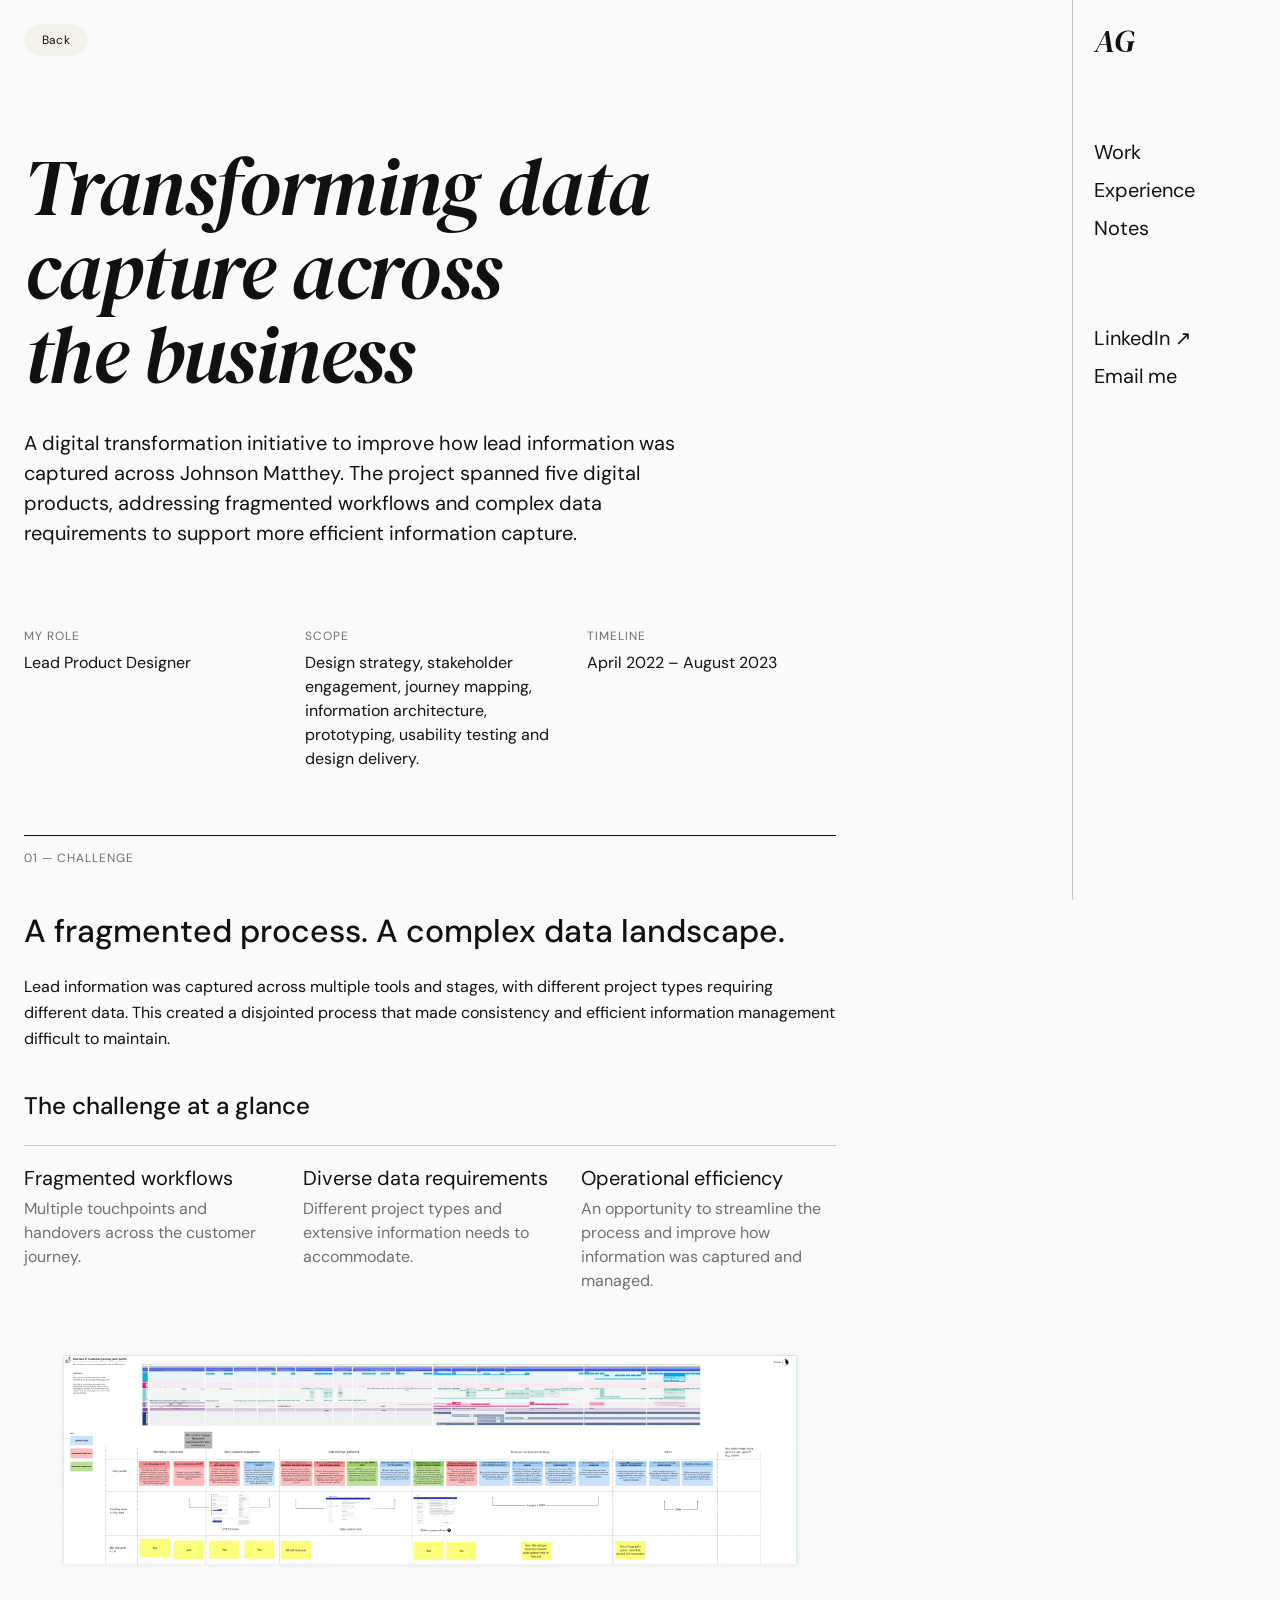
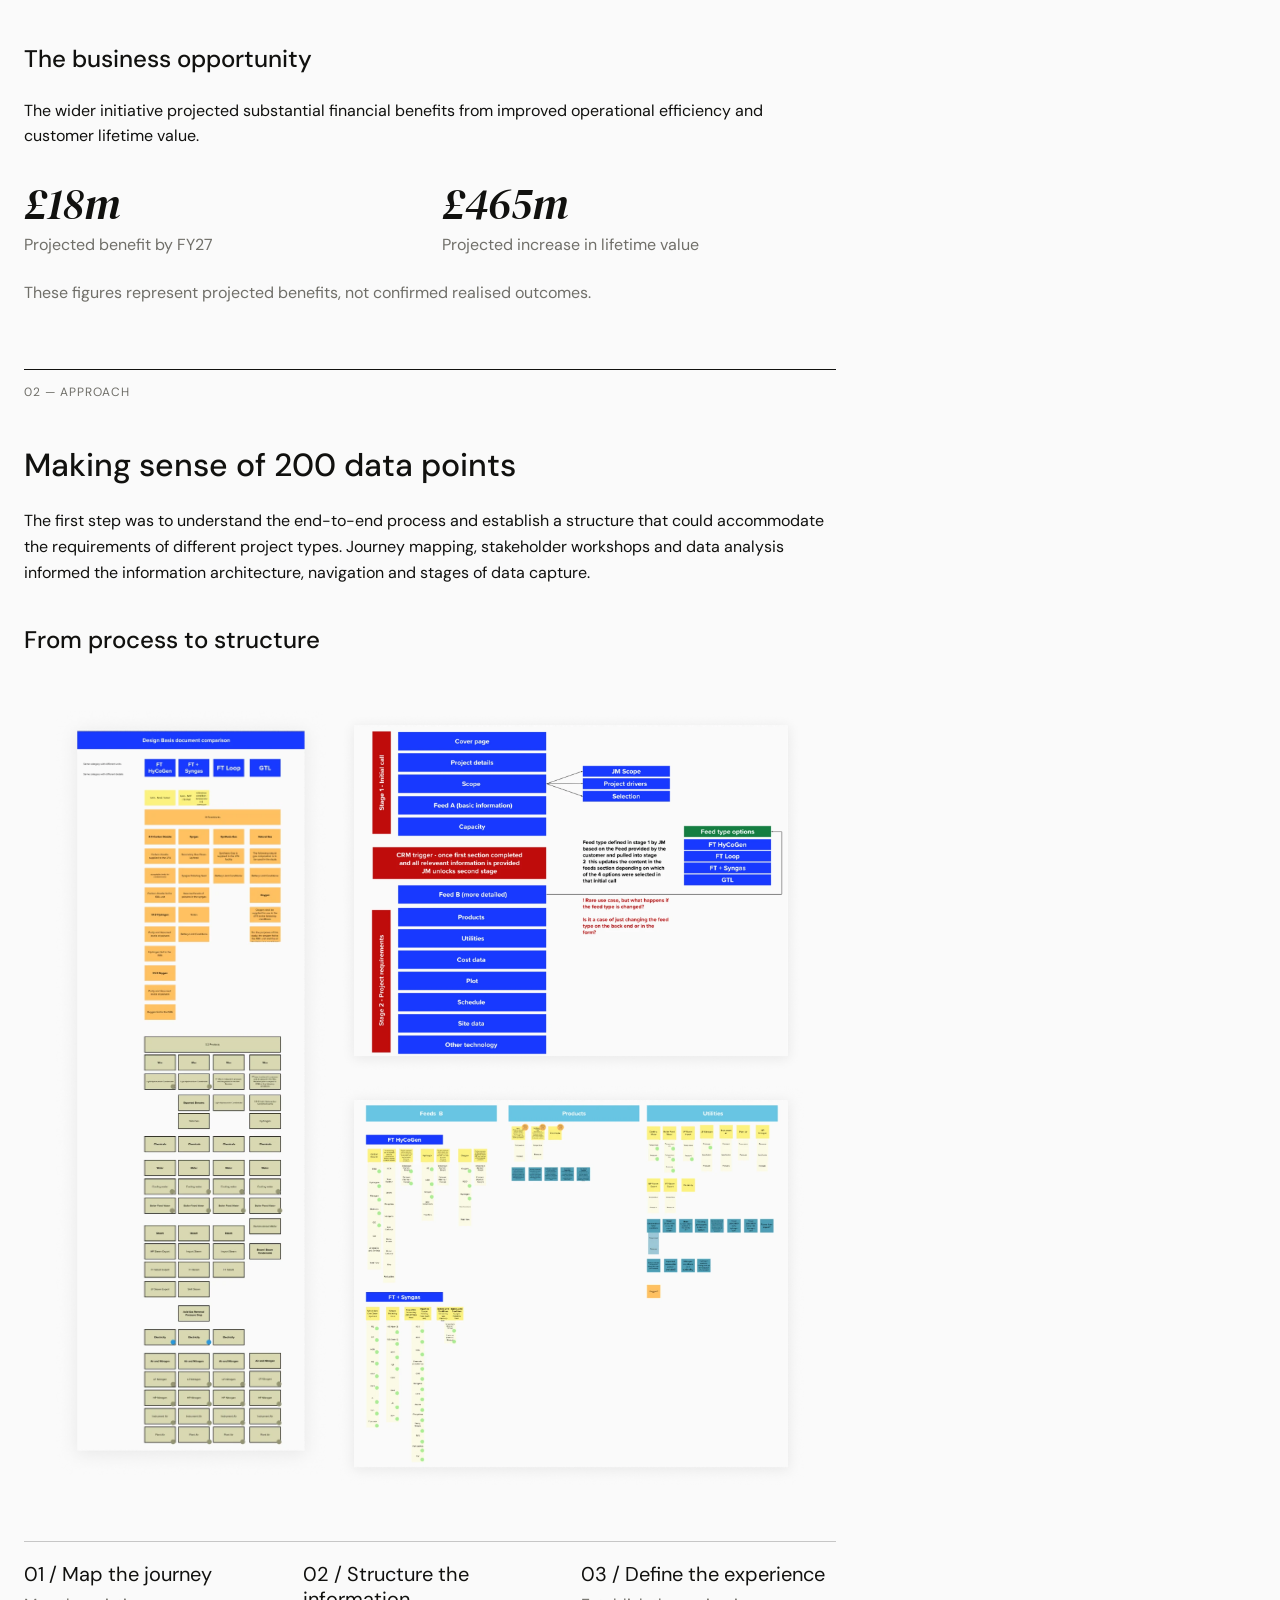
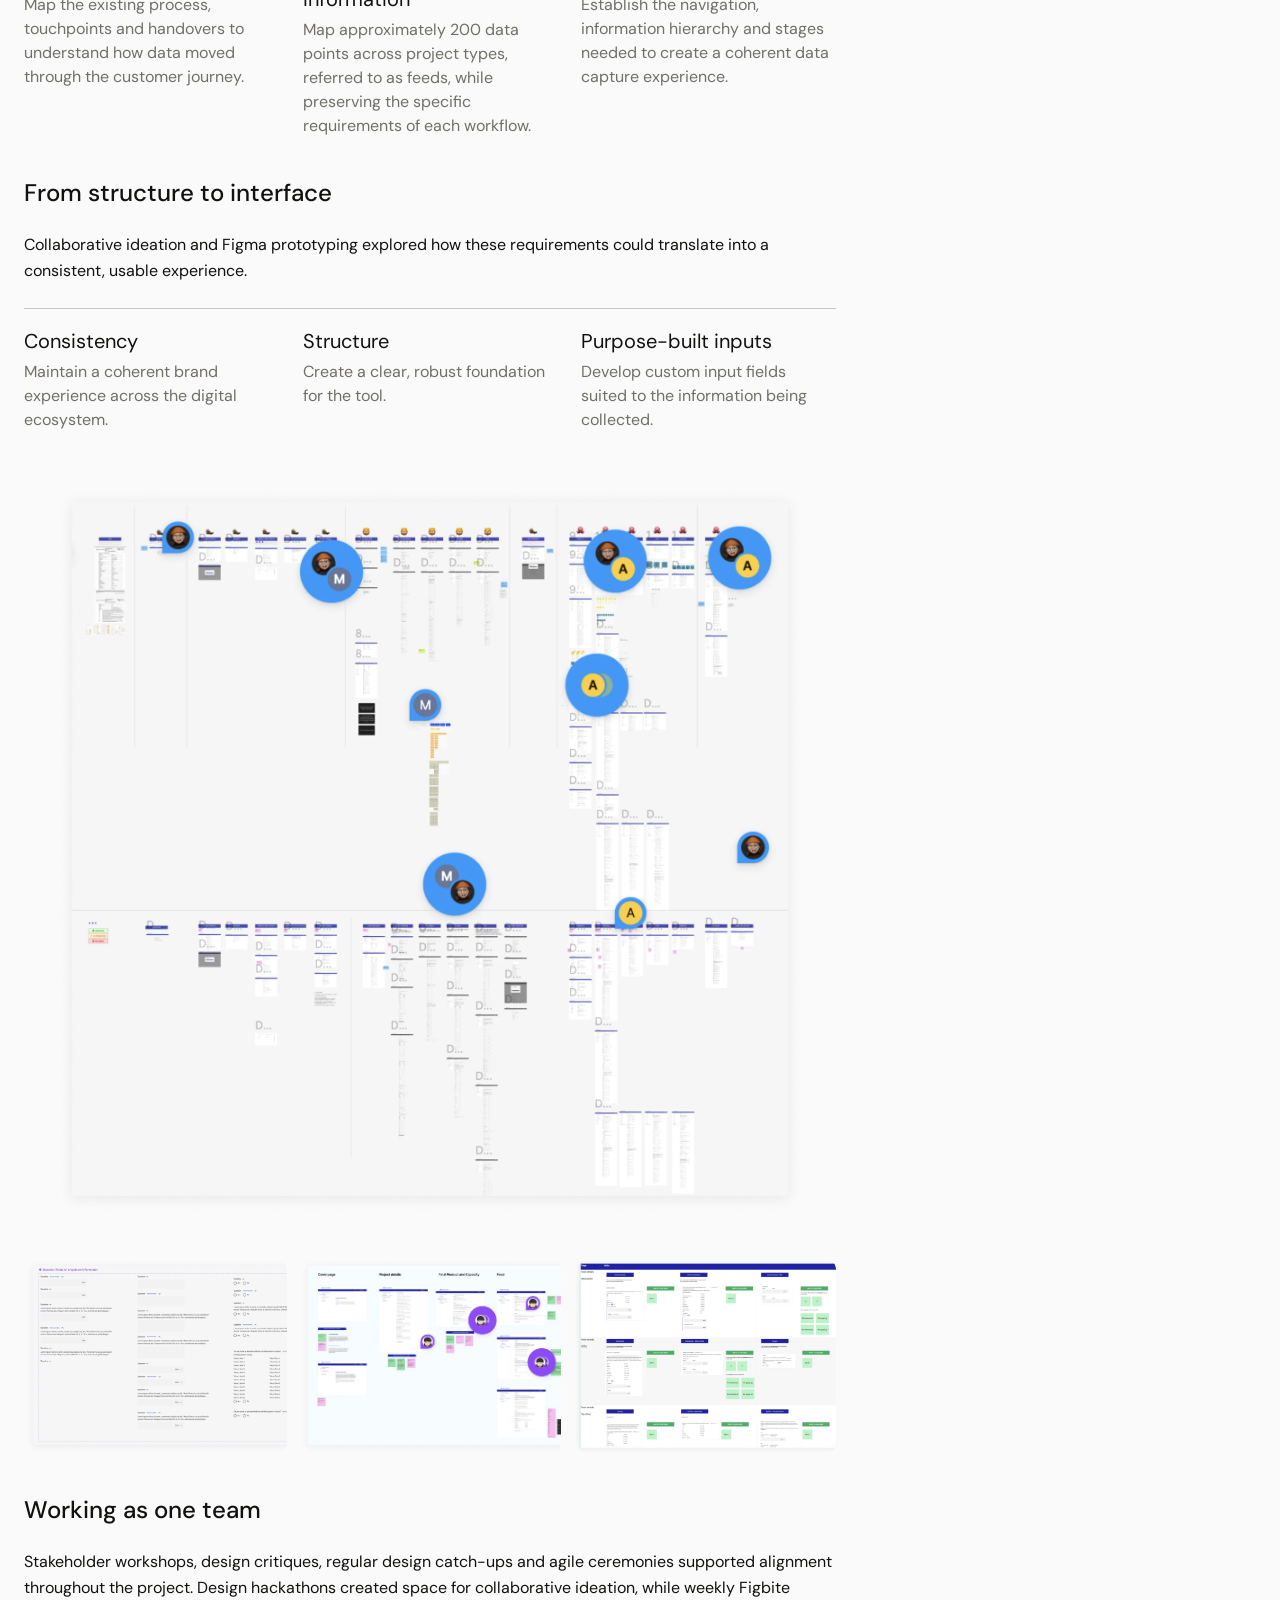
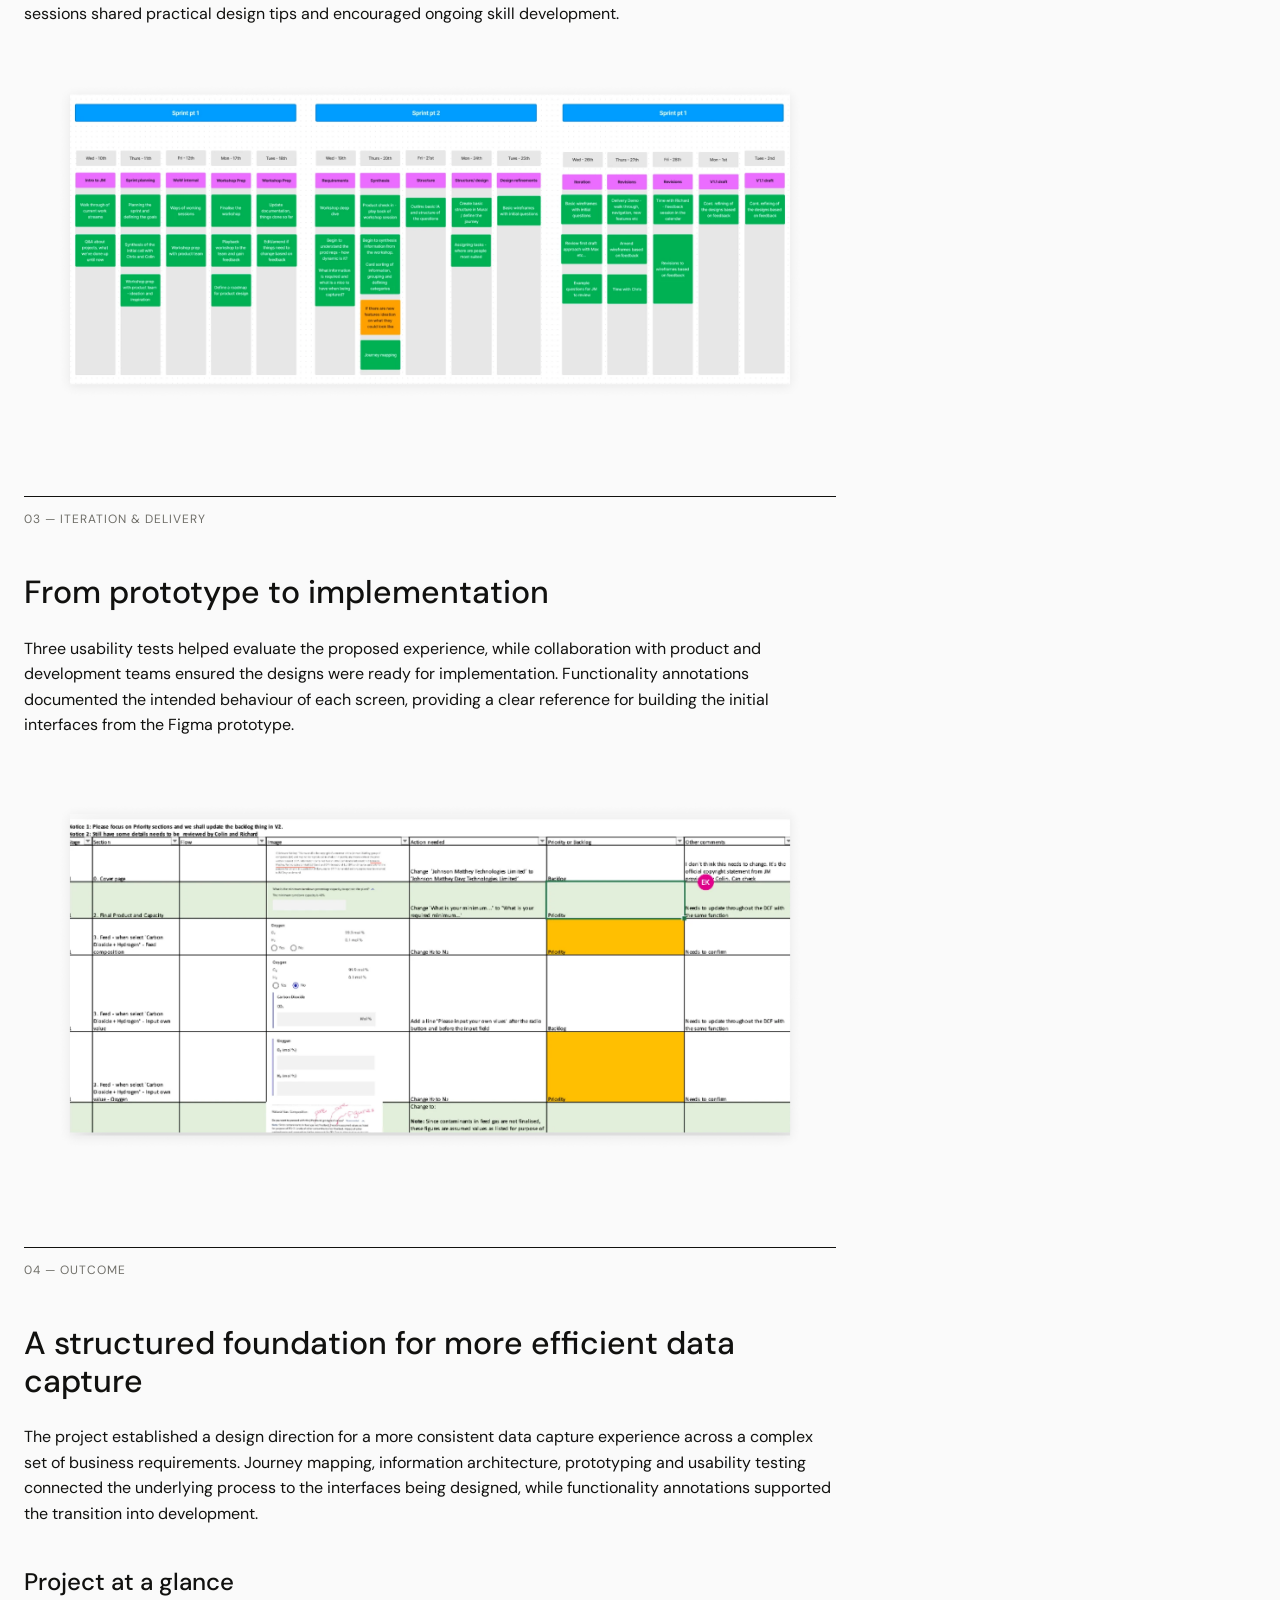
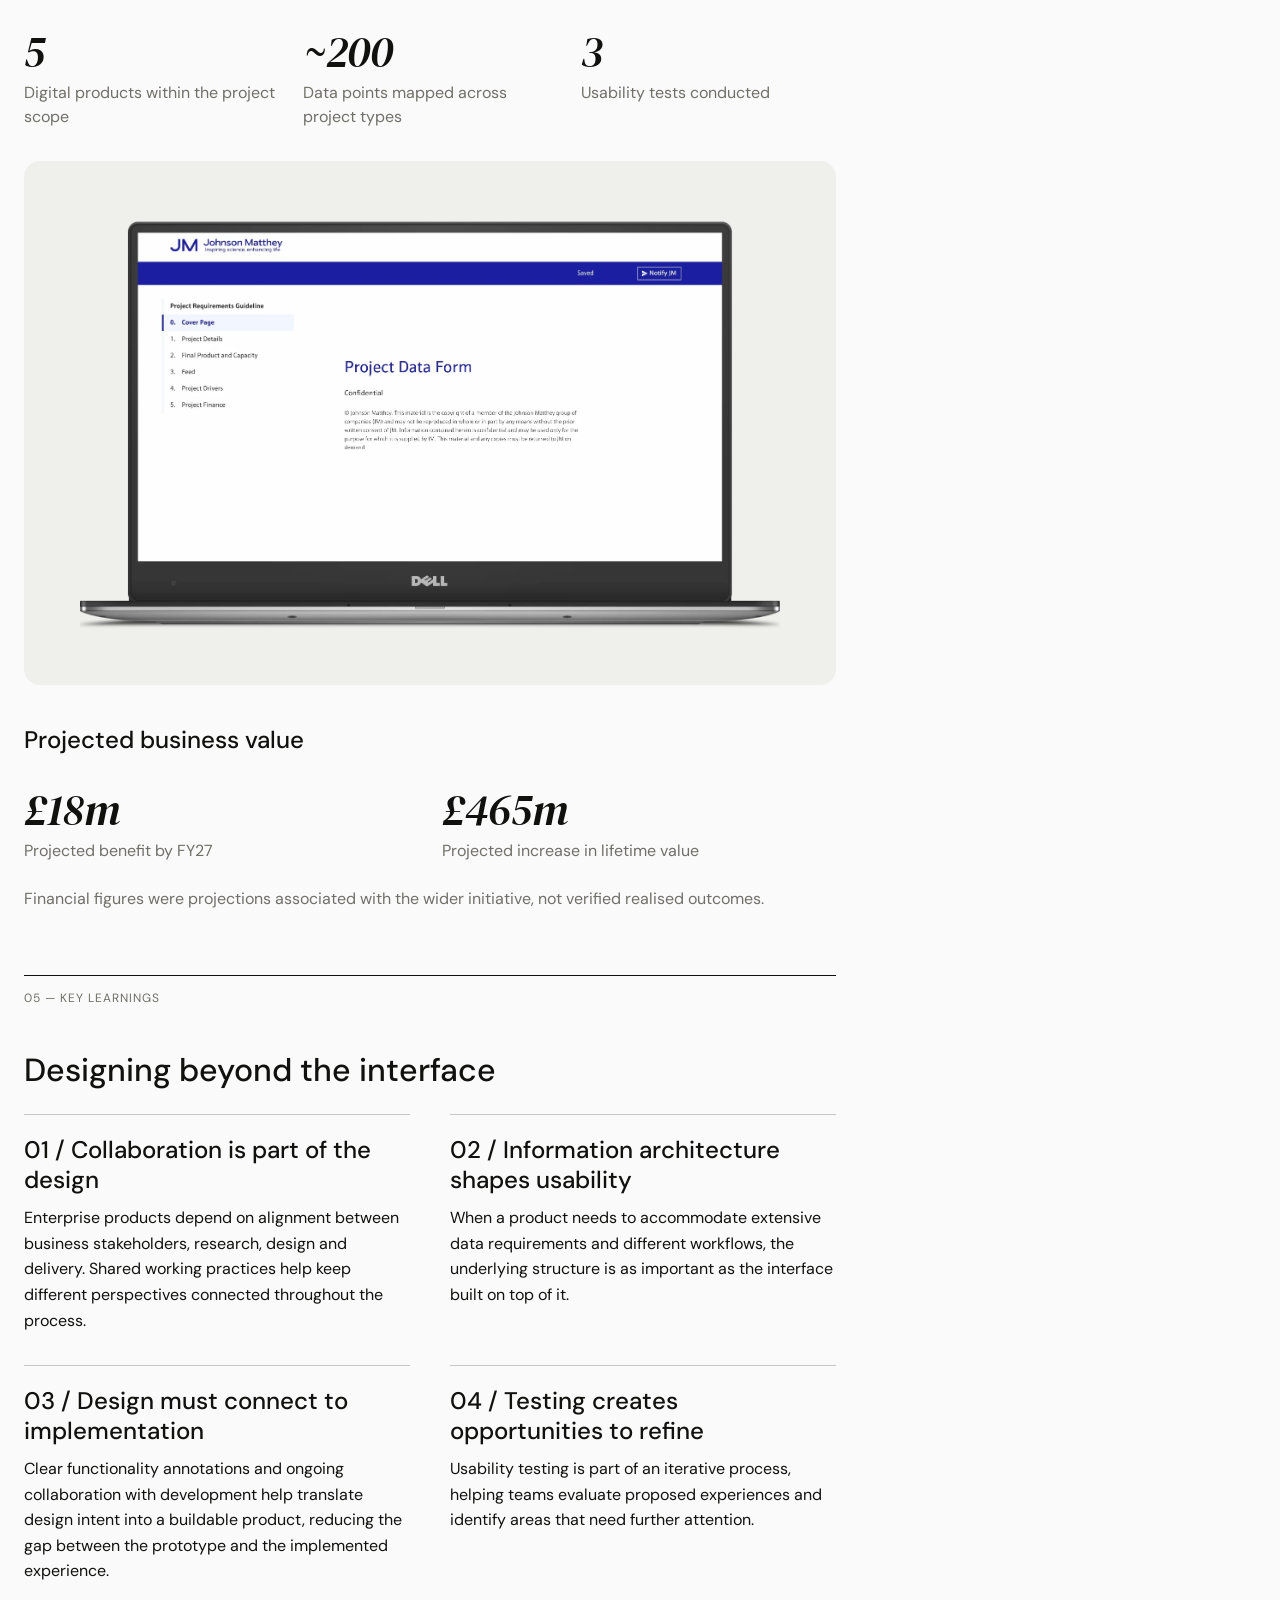
==== case-study-data-capture.html @ 07504465 "Add files via upload" ====
<!doctype html>
<html lang="en">
<head>
<meta charset="utf-8">
<meta name="viewport" content="width=device-width, initial-scale=1">
<title>Transforming data capture across the business · Case Study</title>
<link rel="stylesheet" href="assets/fonts/fonts.css">
<style>
body{margin:0;background:#fafafa}
a{color:#11110f;text-decoration:none}a:hover{color:#706f69}
.site{--ink:#11110f;--muted:#706f69;--line:rgba(17,17,15,.22);--bg:#fafafa;--pill:#f4f1e9;--pill-dark:#2a2a28;--green:#20a75a;--panel:#efefec;background:var(--bg);color:var(--ink);font-family:'DM Sans',system-ui,sans-serif;font-variation-settings:"opsz" 14;font-weight:400;-webkit-font-smoothing:antialiased}
.serif{font-family:'DM Serif Display',Georgia,serif;font-weight:400;font-style:italic}
.sans{font-family:'DM Sans',system-ui,sans-serif;font-variation-settings:"opsz" 14;font-weight:400;font-style:normal}
.eyebrow{margin:0;font-size:12px;line-height:17.28px;letter-spacing:1px;text-transform:uppercase;color:var(--muted);font-family:'DM Sans',system-ui,sans-serif}
html{scroll-behavior:smooth}
*{box-sizing:border-box}
img{display:block;width:100%;height:auto}
strong,b{font-weight:600}

/* Same page-frame rules as the homepage and the other case studies */
.wrap{max-width:1280px;margin:0 auto;display:flex;justify-content:space-between;align-items:flex-start}
.main{flex:1 1 auto;min-width:0;max-width:860px;padding:24px;padding-bottom:96px;box-sizing:border-box}

.side{flex:0 0 208px;width:208px;position:sticky;top:0;height:100vh;overflow-y:auto;box-sizing:border-box;padding:24.84px 20.7px;border-left:1px solid var(--line);background:var(--bg);display:flex;flex-direction:column}
.side-logo{font-style:italic;font-size:32px;line-height:32px;align-self:flex-start}
.side-nav{height:auto;box-sizing:border-box;padding-top:80px;display:flex;flex-direction:column;justify-content:flex-end;align-items:flex-start;gap:8px}
.side-nav a{font-size:20px;line-height:30px}
.side-social{height:auto;padding-top:80px;display:flex;flex-direction:column;justify-content:flex-end;align-items:flex-start;gap:8px}
.side-social a{font-size:20px;line-height:30px}
/* Email me: a button that copies the address; reset so it looks and behaves exactly like the sidebar links */
.side-email{appearance:none;-webkit-appearance:none;background:none;border:0;border-radius:0;margin:0;padding:0;font:inherit;font-size:20px;line-height:30px;color:#11110f;text-align:left;cursor:pointer;align-self:flex-start}
.side-email:hover{color:#706f69}
.side-email-sr{position:absolute;width:1px;height:1px;margin:-1px;padding:0;overflow:hidden;clip:rect(0 0 0 0);clip-path:inset(50%);white-space:nowrap;border:0}
.side-email-fallback{margin:0;font-size:12px;line-height:18px;color:var(--muted)}
.side-email-fallback[hidden]{display:none}
.side-email-address{display:block;color:var(--ink);overflow-wrap:anywhere;-webkit-user-select:all;user-select:all}

.mhead{display:none;align-items:center;justify-content:space-between;padding:13.6px 20px;border-bottom:1px solid var(--line);background:rgba(250,250,250,.94);-webkit-backdrop-filter:blur(12px);backdrop-filter:blur(12px)}
.mhead-logo{font-style:italic;font-size:24px;line-height:36px}

/* Back button: understated pill, reusing the site's pill token, with an intentional hover shift */
.back-pill{display:inline-flex;align-items:center;padding:8px 18px;border-radius:999px;background:var(--pill);color:var(--ink);font-size:12px;letter-spacing:.02em;transition:background .25s ease,color .25s ease,transform .25s cubic-bezier(.2,.7,.2,1),box-shadow .25s ease}
.back-pill:hover{background:var(--pill-dark);color:var(--pill);transform:translateX(-3px)}
.back-pill:active{transform:translateX(-1px) scale(.97)}

/* Shared case-study header: title and intro on the first row, project details on a second row beneath them */
.cs-hero{display:flex;flex-direction:column;gap:56px;padding:88px 0 0}
.cs-hero-lead{display:flex;flex-direction:column;gap:32px}
.cs-meta{margin:0;display:grid;grid-auto-flow:column;grid-auto-columns:minmax(0,1fr);gap:24px 32px;padding-top:24px}
.cs-meta > div{display:flex;flex-direction:column;gap:6px}
.cs-meta dd{line-height:1.5}

/* Case-study section rhythm, reusing the homepage's .sec / .sec-head components */
.sec{padding-top:64px}
.sec-head{display:flex;justify-content:space-between;align-items:flex-start;gap:16px;border-top:1px solid var(--ink);padding:13.6px 0;min-height:44.5px;box-sizing:border-box}
.cs-body{padding-top:32px;display:flex;flex-direction:column;gap:24px}
/* Every section title, secondary heading and body block spans the full content column; no element sets its own width. */
.cs-body > :is(h2,h3,h4,p,ul,ol),.cs-body > div > :is(h2,h3,h4,p,ul,ol){width:100%;max-width:none}
.cs-body > h3{margin-top:16px!important}

/* Case-specific: product-suite hero, visual panels, at-a-glance grids and figures */
.dc-panel{position:relative;overflow:hidden;border-radius:16px;background:var(--panel);padding:clamp(12px,3vw,32px)}
.dc-panel img{border-radius:8px}
/* Sections 01–03: images sit directly on the page; the panel keeps its padding so sizing and position are unchanged */
.dc-panel.dc-clear{background:transparent}
.dc-suite{display:grid;grid-template-columns:repeat(5,minmax(0,1fr));gap:clamp(8px,1.2vw,14px);align-items:start}
.dc-suite img{border-radius:6px}
.dc-wide{overflow-x:auto;-webkit-overflow-scrolling:touch;overscroll-behavior-x:contain}
.dc-wide img{min-width:0}
.dc-ia{display:grid;grid-template-columns:minmax(0,.58fr) minmax(0,1fr);gap:12px;align-items:start}
.dc-ia-col{display:flex;flex-direction:column;gap:12px}
.dc-trio{display:grid;grid-template-columns:repeat(3,minmax(0,1fr));gap:12px}
.dc-trio figure{margin:0;aspect-ratio:4/3;overflow:hidden;border-radius:12px;background:transparent}
.dc-trio img{width:100%;height:100%;object-fit:cover;object-position:0 0;border-radius:0}
.dc-cap{font-size:16px;line-height:1.5;color:var(--muted)}

.dc-glance{display:grid;grid-template-columns:repeat(3,minmax(0,1fr));gap:24px;padding-top:20px;border-top:1px solid var(--line)}
.dc-glance > div{display:flex;flex-direction:column;gap:6px}
.dc-glance-t{font-family:'DM Sans',system-ui,sans-serif;font-variation-settings:"opsz" 14;font-style:normal;font-weight:400;font-size:20px;line-height:1.25}
.dc-glance-d{font-size:16px;line-height:1.5;color:var(--muted)}
.dc-stats{display:grid;grid-template-columns:repeat(3,minmax(0,1fr));gap:24px;padding-top:8px}
.dc-stats.two{grid-template-columns:repeat(2,minmax(0,1fr))}
.dc-stat{display:flex;flex-direction:column;gap:6px}
.dc-stat-num{font-size:44px;line-height:1.05;letter-spacing:-.02em}
.dc-stat-label{font-size:16px;line-height:1.5;color:var(--muted)}
.dc-note{margin:0;font-size:16px;line-height:1.5;color:var(--muted)}
.dc-learn{display:grid;grid-template-columns:repeat(2,minmax(0,1fr));gap:32px 40px}
.dc-learn > div{display:flex;flex-direction:column;gap:10px;padding-top:20px;border-top:1px solid var(--line)}
.dc-learn h3{margin:0;font-size:24px;line-height:1.25;font-weight:500}
.dc-learn p{margin:0;font-size:16px;line-height:1.6}

/* Large desktop: use more of the available width, exactly as the homepage does */
@media (min-width:1600px){
.wrap{max-width:min(92vw,1920px)}
.main{max-width:1180px;padding-left:48px;padding-right:48px}
.side{width:168px;flex:0 0 168px}
}

/* Large monitors (1440px and up): section dividers and media keep the full content width; titles, body text and text-led blocks keep an 812px reading measure, and the top section keeps its standard-desktop proportions. Left alignment is unchanged. */
@media (min-width:1440px){
.site{--cs-measure:812px}
.cs-hero{max-width:var(--cs-measure)}
.cs-body > :not(figure):not(:has(img,video,iframe,figure)){max-width:var(--cs-measure)}
}

/* Tablet: header nav replaces the side column */
@media (max-width:1079px){
.wrap{display:block}
.side{display:none}
.mhead{display:flex;padding:13.6px 24px}
.main{max-width:none}
}

/* Mobile: matches the homepage's 402px Figma frame breakpoint */
@media (max-width:767px){
.cs-hero{padding:56px 0 0;gap:40px}
.cs-meta{grid-auto-flow:row;grid-template-columns:repeat(2,minmax(0,1fr))}
.mhead{padding:13.6px 20px}
.main{padding:20px;padding-bottom:64px}
.sec-head{min-height:45.9px}
.dc-suite{display:flex;overflow-x:auto;scroll-snap-type:x mandatory;-webkit-overflow-scrolling:touch;gap:10px;margin:0 -12px;padding:0 12px 4px}
.dc-suite img{flex:0 0 72%;scroll-snap-align:start}
.dc-wide img{width:auto;max-width:none;height:260px}
.dc-ia{grid-template-columns:1fr}
.dc-ia > img{max-width:64%;margin:0 auto}
.dc-trio{grid-template-columns:1fr}
.dc-trio figure{aspect-ratio:auto}
.dc-trio img{height:auto}
.dc-glance,.dc-stats,.dc-stats.two,.dc-learn{grid-template-columns:1fr;gap:16px}
.dc-learn{gap:24px}
}
</style>
</head>
<body>

<div class="site">
  <header class="mhead">
    <a class="mhead-logo serif" href="index.html" aria-label="Ana García, home">AG</a>
  </header>

  <div class="wrap" id="top">
    <main class="main">

      <a href="index.html" class="back-pill sans">Back</a>

      <header class="cs-hero">
        <div class="cs-hero-lead">
          
          <h1 class="serif" style="margin: 0; font-style: italic; font-size: clamp(40px, 7vw, 80px); line-height: 1.05; letter-spacing: -0.02em; font-weight: 400">Transforming data capture across the&nbsp;business</h1>
          <p style="margin: 0; font-size: 20px; line-height: 1.5; color: #11110f; max-width: 48ch; text-wrap: pretty;">A digital transformation initiative to improve how lead information was captured across Johnson Matthey. The project spanned five digital products, addressing fragmented workflows and complex data requirements to support more efficient information capture.</p>
        </div>
        <dl class="cs-meta">
          <div style="display: flex; flex-direction: column; gap: 6px;">
            <dt class="eyebrow" style="margin:0">My role</dt>
            <dd style="margin: 0; font-size: 16px;">Lead Product Designer</dd>
          </div>
          <div style="display: flex; flex-direction: column; gap: 6px;">
            <dt class="eyebrow" style="margin:0">Scope</dt>
            <dd style="margin: 0; font-size: 16px; line-height: 1.5;">Design strategy, stakeholder engagement, journey mapping, information architecture, prototyping, usability testing and design delivery.</dd>
          </div>
          <div style="display: flex; flex-direction: column; gap: 6px;">
            <dt class="eyebrow" style="margin:0">Timeline</dt>
            <dd style="margin: 0; font-size: 16px;">April 2022 – August 2023</dd>
          </div>
        </dl>
      </header>

      

      <section class="cs-section sec">
        <div class="sec-head"><span class="cs-label eyebrow">01 — Challenge</span></div>
        <div class="cs-body">
          <h2 class="sans" style="margin: 0; font-size: 32px; line-height: 1.18; font-weight: 500;">A fragmented process. A complex data landscape.</h2>
          <p style="margin: 0; font-size: 16px; line-height: 1.6; text-wrap: pretty; color: #11110f;">Lead information was captured across multiple tools and stages, with different project types requiring different data. This created a disjointed process that made consistency and efficient information management difficult to maintain.</p>
          <h3 class="sans" style="margin: 0; font-size: 24px; line-height: 1.25; font-weight: 500;">The challenge at a glance</h3>
          <div class="dc-glance">
            <div><span class="dc-glance-t">Fragmented workflows</span><span class="dc-glance-d">Multiple touchpoints and handovers across the customer journey.</span></div>
            <div><span class="dc-glance-t">Diverse data requirements</span><span class="dc-glance-d">Different project types and extensive information needs to accommodate.</span></div>
            <div><span class="dc-glance-t">Operational efficiency</span><span class="dc-glance-d">An opportunity to streamline the process and improve how information was captured and managed.</span></div>
          </div>
          <figure style="margin: 8px 0 0; margin-top: 0px">
            <div class="dc-panel dc-clear dc-wide"><img src="assets/37e63da719cba2ee52eeb62fec607044.webp" alt="Existing-state customer journey map: stages, tools and handovers"></div>
          </figure>
          <h3 class="sans" style="margin: 0; font-size: 24px; line-height: 1.25; font-weight: 500;">The business opportunity</h3>
          <p style="margin: 0; font-size: 16px; line-height: 1.6; text-wrap: pretty; color: #11110f;">The wider initiative projected substantial financial benefits from improved operational efficiency and customer lifetime value.</p>
          <div class="dc-stats two serif">
            <div class="dc-stat"><span class="dc-stat-num">£18m</span><span class="dc-stat-label sans">Projected benefit by FY27</span></div>
            <div class="dc-stat"><span class="dc-stat-num">£465m</span><span class="dc-stat-label sans">Projected increase in lifetime value</span></div>
          </div>
          <p class="dc-note">These figures represent projected benefits, not confirmed realised outcomes.</p>
        </div>
      </section>

      <section class="cs-section sec">
        <div class="sec-head"><span class="cs-label eyebrow">02 — Approach</span></div>
        <div class="cs-body">
          <h2 class="sans" style="margin: 0; font-size: 32px; line-height: 1.18; font-weight: 500;">Making sense of 200 data points</h2>
          <p style="margin: 0; font-size: 16px; line-height: 1.6; text-wrap: pretty; color: #11110f;">The first step was to understand the end-to-end process and establish a structure that could accommodate the requirements of different project types. Journey mapping, stakeholder workshops and data analysis informed the information architecture, navigation and stages of data capture.</p>
          <h3 class="sans" style="margin: 0; font-size: 24px; line-height: 1.25; font-weight: 500;">From process to structure</h3>
          <figure style="margin: 0;">
            <div class="dc-panel dc-clear dc-ia">
              <img src="assets/b704e05a6b22af2a6f96dd8a9c07b6dd.webp" alt="Data architecture comparing feed types across categories">
              <div class="dc-ia-col">
                <img src="assets/c70f0dcfa2a995c89c7cf2f3ed275b63.webp" alt="Information architecture: navigation and the two stages of data capture">
                <img src="assets/bf677112eccfd64af1c008a113ca4ff8.webp" alt="Data mapping of feeds, products and utilities">
              </div>
            </div>
          </figure>
          <div class="dc-glance">
            <div><span class="dc-glance-t">01 / Map the journey</span><span class="dc-glance-d">Map the existing process, touchpoints and handovers to understand how data moved through the customer journey.</span></div>
            <div><span class="dc-glance-t">02 / Structure the information</span><span class="dc-glance-d">Map approximately 200 data points across project types, referred to as feeds, while preserving the specific requirements of each workflow.</span></div>
            <div><span class="dc-glance-t">03 / Define the experience</span><span class="dc-glance-d">Establish the navigation, information hierarchy and stages needed to create a coherent data capture experience.</span></div>
          </div>
          <h3 class="sans" style="margin: 0; font-size: 24px; line-height: 1.25; font-weight: 500;">From structure to interface</h3>
          <p style="margin: 0; font-size: 16px; line-height: 1.6; text-wrap: pretty; color: #11110f;">Collaborative ideation and Figma prototyping explored how these requirements could translate into a consistent, usable experience.</p>
          <div class="dc-glance">
            <div><span class="dc-glance-t">Consistency</span><span class="dc-glance-d">Maintain a coherent brand experience across the digital ecosystem.</span></div>
            <div><span class="dc-glance-t">Structure</span><span class="dc-glance-d">Create a clear, robust foundation for the tool.</span></div>
            <div><span class="dc-glance-t">Purpose-built inputs</span><span class="dc-glance-d">Develop custom input fields suited to the information being collected.</span></div>
          </div>
          <figure style="margin: 0; display: flex; flex-direction: column; gap: 12px;">
            <div class="dc-panel dc-clear"><img src="assets/41cc414cc091669fa264f3c9df6e741a.webp" alt="Figma explorations: early concepts, wireframes and screen layouts, with collaborators' comments"></div>
            <div class="dc-trio">
              <figure><img src="assets/6726f98907c314936e972e5c3ed2db18.webp" alt="Custom input fields: question fields with dropdown information"></figure>
              <figure><img src="assets/bbfd6b51bf2b6abd2c3188581776e4b0.webp" alt="Wireframes of each form section with the content still needed"></figure>
              <figure><img src="assets/be62f640ec5d505da8eae2e5d5b17cf9.webp" alt="Screen layouts for feed details with the units to use"></figure>
            </div>
          </figure>
          <h3 class="sans" style="margin: 0; font-size: 24px; line-height: 1.25; font-weight: 500;">Working as one team</h3>
          <p style="margin: 0; font-size: 16px; line-height: 1.6; text-wrap: pretty; color: #11110f;">Stakeholder workshops, design critiques, regular design catch-ups and agile ceremonies supported alignment throughout the project. Design hackathons created space for collaborative ideation, while weekly Figbite sessions shared practical design tips and encouraged ongoing skill development.</p>
          <figure style="margin: 0;">
            <div class="dc-panel dc-clear dc-wide"><img src="assets/7895c144bde8cf36baf436888e2d7199.webp" alt="Sprint planning board across three sprints, from requirements to wireframe revisions"></div>
          </figure>
        </div>
      </section>

      <section class="cs-section sec">
        <div class="sec-head"><span class="cs-label eyebrow">03 — Iteration &amp; delivery</span></div>
        <div class="cs-body">
          <h2 class="sans" style="margin: 0; font-size: 32px; line-height: 1.18; font-weight: 500;">From prototype to implementation</h2>
          <p style="margin: 0; font-size: 16px; line-height: 1.6; text-wrap: pretty; color: #11110f;">Three usability tests helped evaluate the proposed experience, while collaboration with product and development teams ensured the designs were ready for implementation. Functionality annotations documented the intended behaviour of each screen, providing a clear reference for building the initial interfaces from the Figma prototype.</p>
          <figure style="margin: 8px 0 0;">
            <div class="dc-panel dc-clear dc-wide"><img src="assets/84bb341b9a2195e6ce4a612a0e598ee6.webp" alt="Delivery specifications: screens annotated with the action needed, priority and comments"></div>
          </figure>
        </div>
      </section>

      <section class="cs-section sec">
        <div class="sec-head"><span class="cs-label eyebrow">04 — Outcome</span></div>
        <div class="cs-body">
          <h2 class="sans" style="margin: 0; font-size: 32px; line-height: 1.18; font-weight: 500;">A structured foundation for more efficient data capture</h2>
          <p style="margin: 0; font-size: 16px; line-height: 1.6; text-wrap: pretty; color: #11110f;">The project established a design direction for a more consistent data capture experience across a complex set of business requirements. Journey mapping, information architecture, prototyping and usability testing connected the underlying process to the interfaces being designed, while functionality annotations supported the transition into development.</p>
          <h3 class="sans" style="margin: 0; font-size: 24px; line-height: 1.25; font-weight: 500;">Project at a glance</h3>
          <div class="dc-stats serif">
            <div class="dc-stat"><span class="dc-stat-num">5</span><span class="dc-stat-label sans">Digital products within the project scope</span></div>
            <div class="dc-stat"><span class="dc-stat-num">~200</span><span class="dc-stat-label sans">Data points mapped across project types</span></div>
            <div class="dc-stat"><span class="dc-stat-num">3</span><span class="dc-stat-label sans">Usability tests conducted</span></div>
          </div>
          <figure style="margin: 8px 0 0;">
            <div class="dc-panel" style="padding: clamp(20px, 5vw, 56px);"><img src="assets/8b478029cb7edef75cb2bd23f35583e4.webp" alt="Final Data Capture Form in a laptop mock-up, open on the Project Data Form cover page" style="border-radius: 0;"></div>
          </figure>
          <h3 class="sans" style="margin: 0; font-size: 24px; line-height: 1.25; font-weight: 500;">Projected business value</h3>
          <div class="dc-stats two serif">
            <div class="dc-stat"><span class="dc-stat-num">£18m</span><span class="dc-stat-label sans">Projected benefit by FY27</span></div>
            <div class="dc-stat"><span class="dc-stat-num">£465m</span><span class="dc-stat-label sans">Projected increase in lifetime value</span></div>
          </div>
          <p class="dc-note">Financial figures were projections associated with the wider initiative, not verified realised outcomes.</p>
        </div>
      </section>

      <section class="cs-section sec">
        <div class="sec-head"><span class="cs-label eyebrow">05 — Key learnings</span></div>
        <div class="cs-body">
          <h2 class="sans" style="margin: 0; font-size: 32px; line-height: 1.18; font-weight: 500;">Designing beyond the interface</h2>
          <div class="dc-learn">
            <div>
              <h3 class="sans">01 / Collaboration is part of the design</h3>
              <p>Enterprise products depend on alignment between business stakeholders, research, design and delivery. Shared working practices help keep different perspectives connected throughout the process.</p>
            </div>
            <div>
              <h3 class="sans">02 / Information architecture shapes usability</h3>
              <p>When a product needs to accommodate extensive data requirements and different workflows, the underlying structure is as important as the interface built on top of it.</p>
            </div>
            <div>
              <h3 class="sans">03 / Design must connect to implementation</h3>
              <p>Clear functionality annotations and ongoing collaboration with development help translate design intent into a buildable product, reducing the gap between the prototype and the implemented experience.</p>
            </div>
            <div>
              <h3 class="sans">04 / Testing creates opportunities to refine</h3>
              <p>Usability testing is part of an iterative process, helping teams evaluate proposed experiences and identify areas that need further attention.</p>
            </div>
          </div>
        </div>
      </section>

    </main>

    <aside class="side sans" aria-label="Site navigation">
      <a class="side-logo serif" href="index.html" aria-label="Ana García, home">AG</a>
      <nav class="side-nav" aria-label="Sections">
        <a href="index.html#work">Work</a>
        <a href="index.html#experience">Experience</a>
        <a href="index.html#notes">Notes</a>
      </nav>
      <div class="side-social"><a href="https://www.linkedin.com/in/ana-garcia-villanueva/">LinkedIn <span aria-hidden="true">↗</span></a>
        <button type="button" class="side-email" data-copy-email="Anagvpersonal@gmail.com" aria-describedby="side-email-hint">Email me</button>
        <span class="side-email-sr" id="side-email-hint">Copies my email address to your clipboard</span>
        <span class="side-email-sr" role="status" aria-live="polite" data-copy-email-status=""></span>
        <p class="side-email-fallback" hidden="" data-copy-email-fallback="">Couldn’t copy automatically. Select and copy:<span class="side-email-address">Anagvpersonal@gmail.com</span></p>
      </div>
    </aside>
  </div>
</div>

<script src="assets/dc-shim.js"></script>
<script>

class Component extends DCLogic {
  // Email me: copies the address to the clipboard, confirms for 2s, and falls back to a selectable address if copying is blocked.
  setupEmailCopy() {
    if (window.__agEmailCopy) return;
    window.__agEmailCopy = true;
    const timers = new WeakMap();
    const setLabel = (btn, text) => { const n = btn.firstChild; if (n && n.nodeType === 3) n.nodeValue = text; else btn.textContent = text; };
    const announce = (btn, msg) => {
      const s = btn.parentNode.querySelector('[data-copy-email-status]');
      if (!s) return;
      s.textContent = '';
      setTimeout(() => { s.textContent = msg; }, 60);
    };
    const legacyCopy = (text) => {
      const ta = document.createElement('textarea');
      ta.value = text; ta.setAttribute('readonly', '');
      ta.style.cssText = 'position:fixed;top:0;left:0;width:1px;height:1px;opacity:0;pointer-events:none';
      document.body.appendChild(ta); ta.select();
      let ok = false;
      try { ok = document.execCommand('copy'); } catch (e) { ok = false; }
      ta.remove();
      return ok;
    };
    const copy = (text) => {
      const modern = navigator.clipboard && window.isSecureContext ? navigator.clipboard.writeText(text) : Promise.reject(new Error('no clipboard'));
      return modern.catch(() => { if (!legacyCopy(text)) throw new Error('copy failed'); });
    };
    document.addEventListener('click', (e) => {
      const btn = e.target && e.target.closest ? e.target.closest('[data-copy-email]') : null;
      if (!btn) return;
      e.preventDefault();
      const email = btn.getAttribute('data-copy-email');
      const label = btn.getAttribute('data-label') || btn.textContent.trim();
      btn.setAttribute('data-label', label);
      const fallback = btn.parentNode.querySelector('[data-copy-email-fallback]');
      clearTimeout(timers.get(btn));
      copy(email).then(() => {
        if (fallback) fallback.hidden = true;
        setLabel(btn, 'Email copied!');
        announce(btn, 'Email address copied to clipboard');
        timers.set(btn, setTimeout(() => setLabel(btn, label), 2000));
      }, () => {
        setLabel(btn, label);
        if (fallback) {
          fallback.hidden = false;
          const addr = fallback.querySelector('.side-email-address');
          if (addr) { const r = document.createRange(); r.selectNodeContents(addr); const sel = window.getSelection(); sel.removeAllRanges(); sel.addRange(r); }
        }
        announce(btn, 'Couldn’t copy automatically. The email address, ' + email + ', is shown below the button and selected, ready to copy.');
      });
    });
  }
  componentDidMount() {
    this.setupEmailCopy();
  }
  renderVals() {
    return {};
  }
}

(function(){ var c=new Component(); function go(){ c.__mount(); } if(document.readyState==='loading') document.addEventListener('DOMContentLoaded',go); else go(); })();
</script>
</body>
</html>
---- assets/fonts/fonts.css ----
@font-face{font-family:'DM Sans';font-style:normal;font-weight:100 1000;font-display:swap;src:url(dm-sans-normal.woff2) format('woff2');}
@font-face{font-family:'DM Serif Display';font-style:normal;font-weight:400;font-display:swap;src:url(dm-serif-display-normal.woff2) format('woff2');}
@font-face{font-family:'DM Serif Display';font-style:italic;font-weight:400;font-display:swap;src:url(dm-serif-display-italic.woff2) format('woff2');}
@font-face{font-family:'Cormorant Garamond';font-style:normal;font-weight:700;font-display:swap;src:url(cormorant-garamond-700.woff2) format('woff2');}
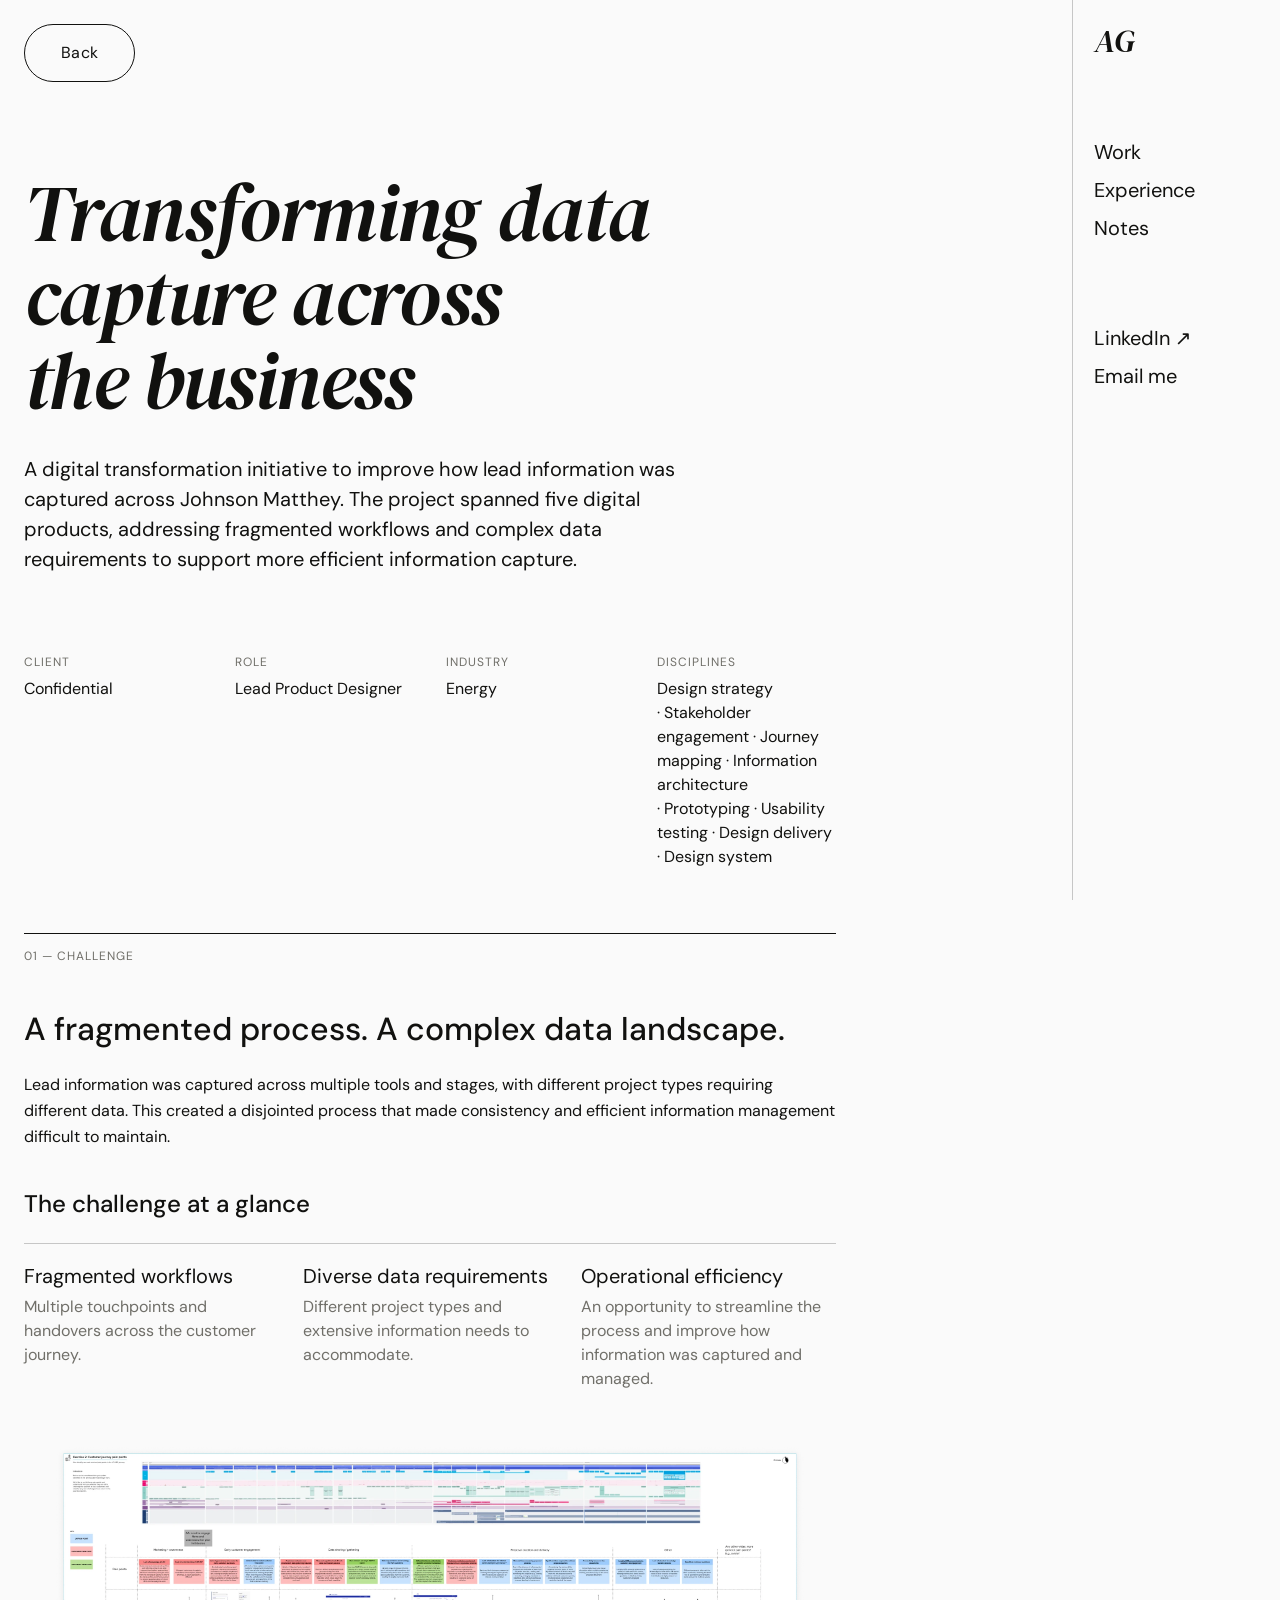
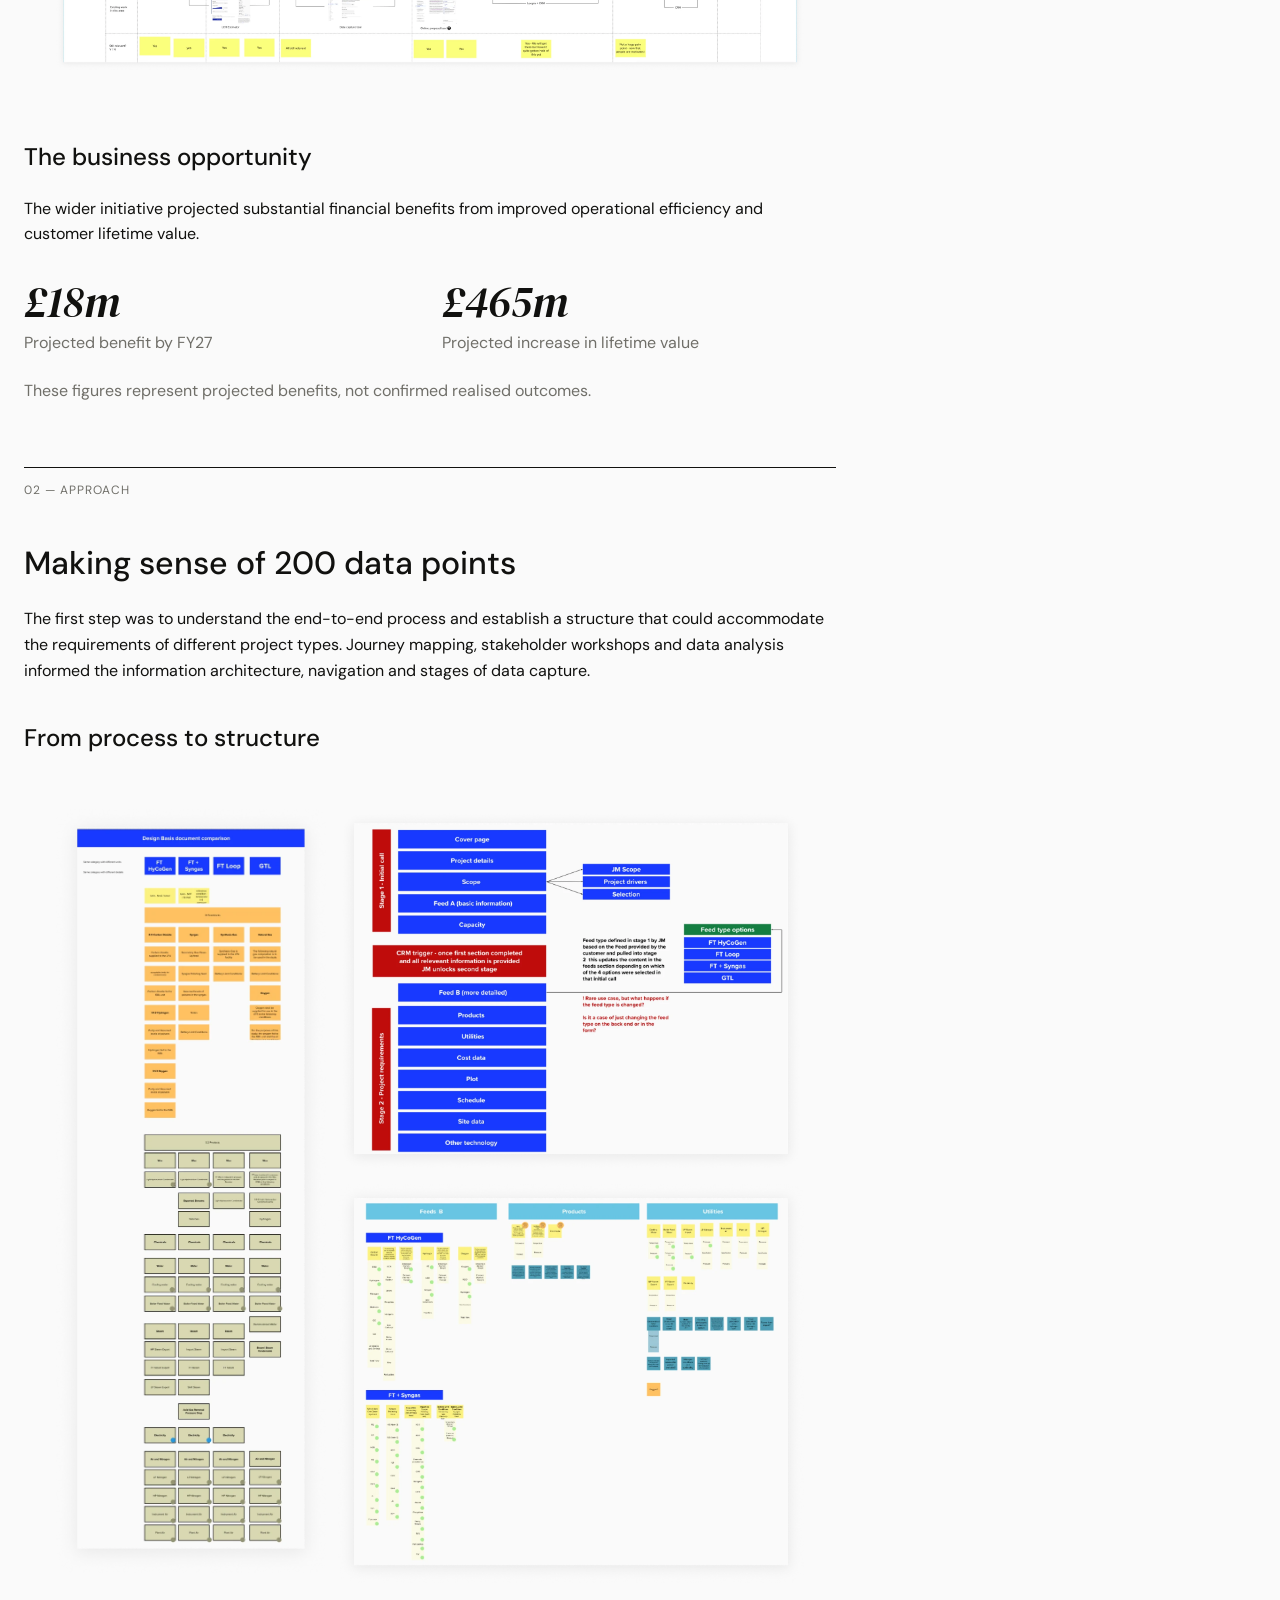
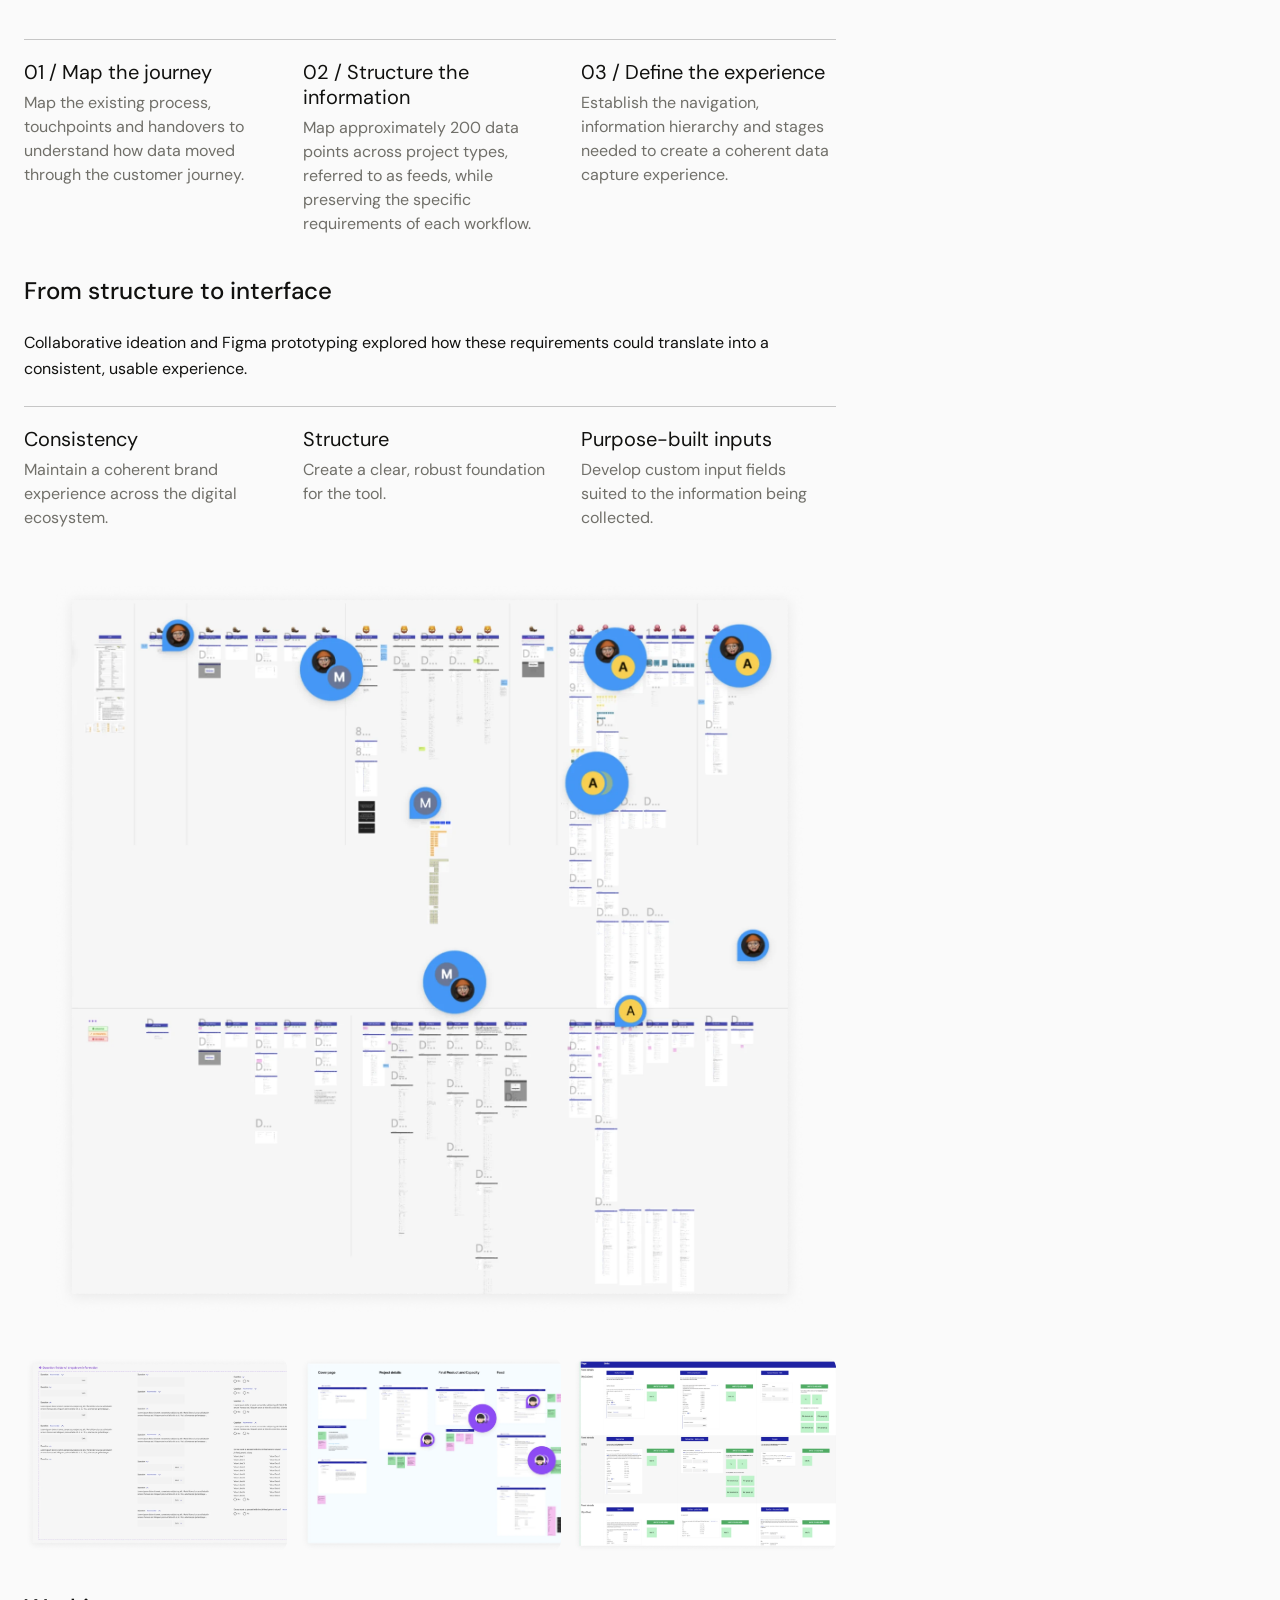
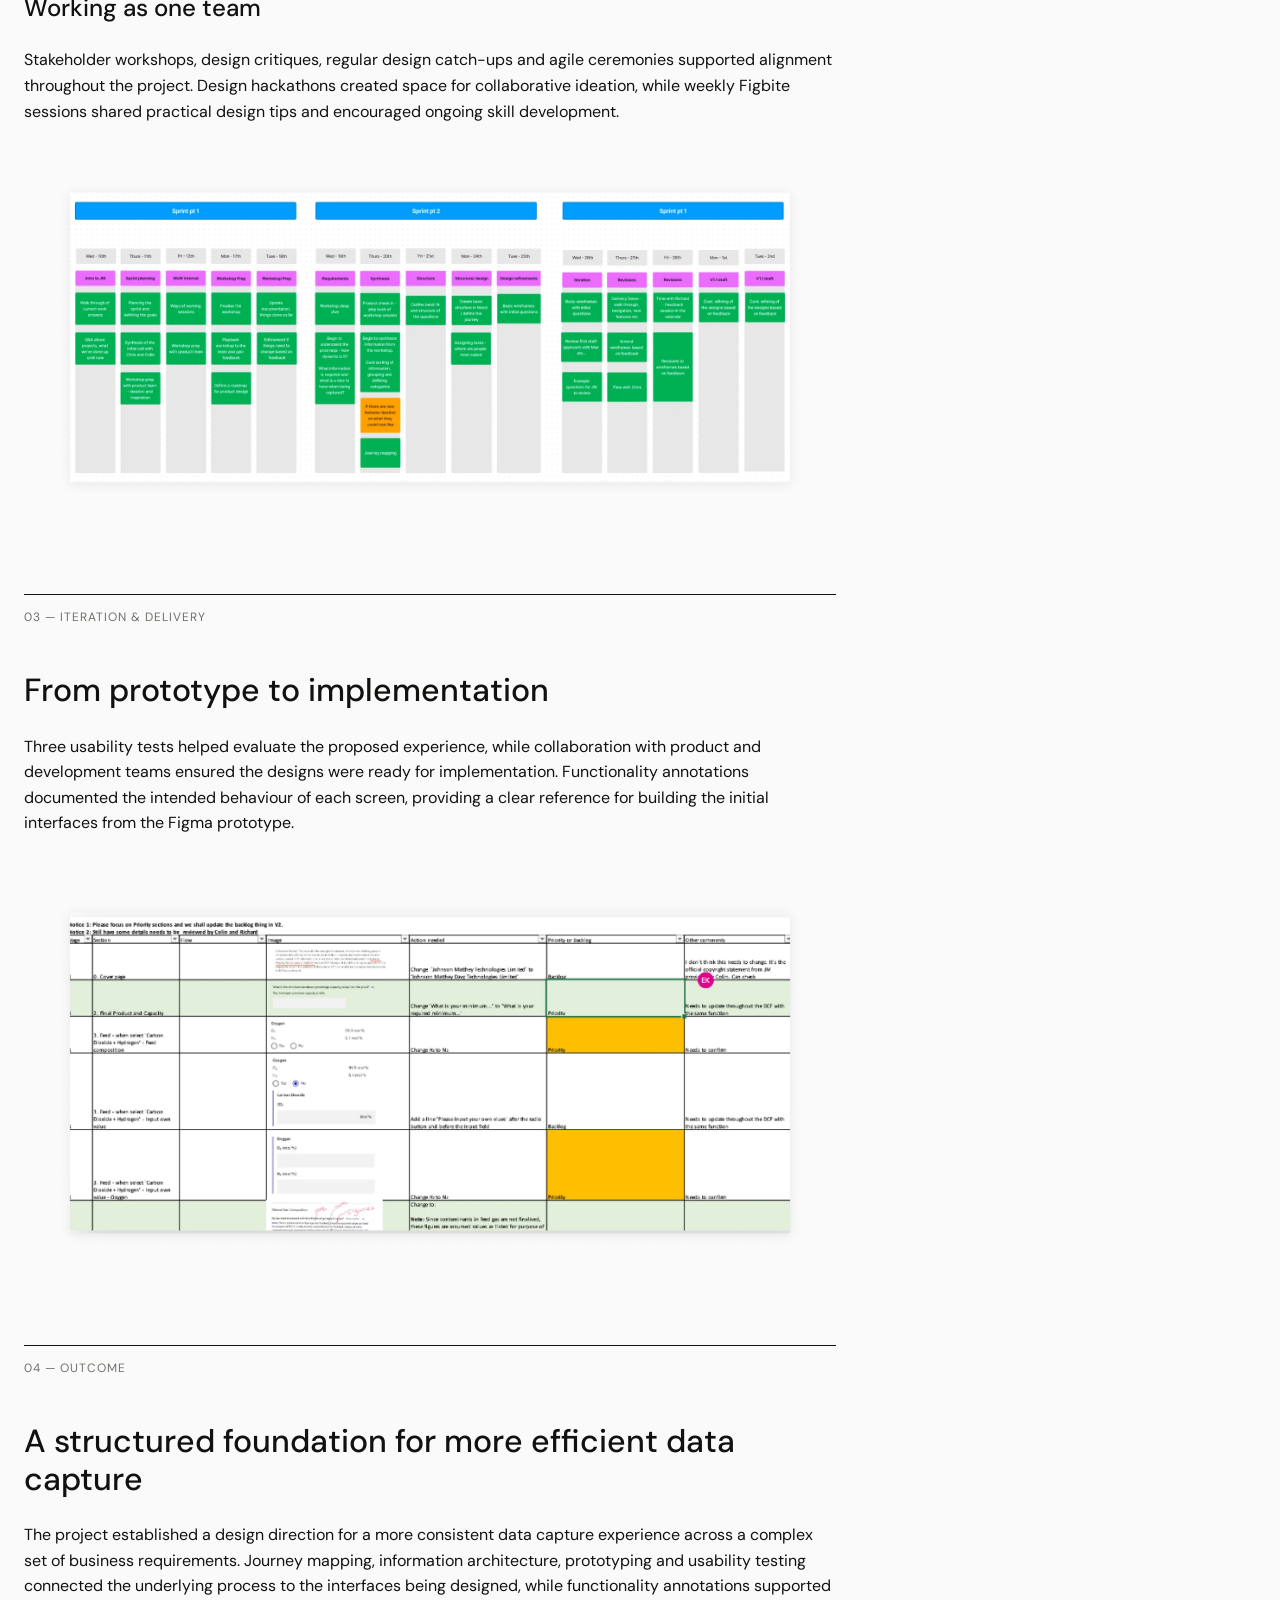
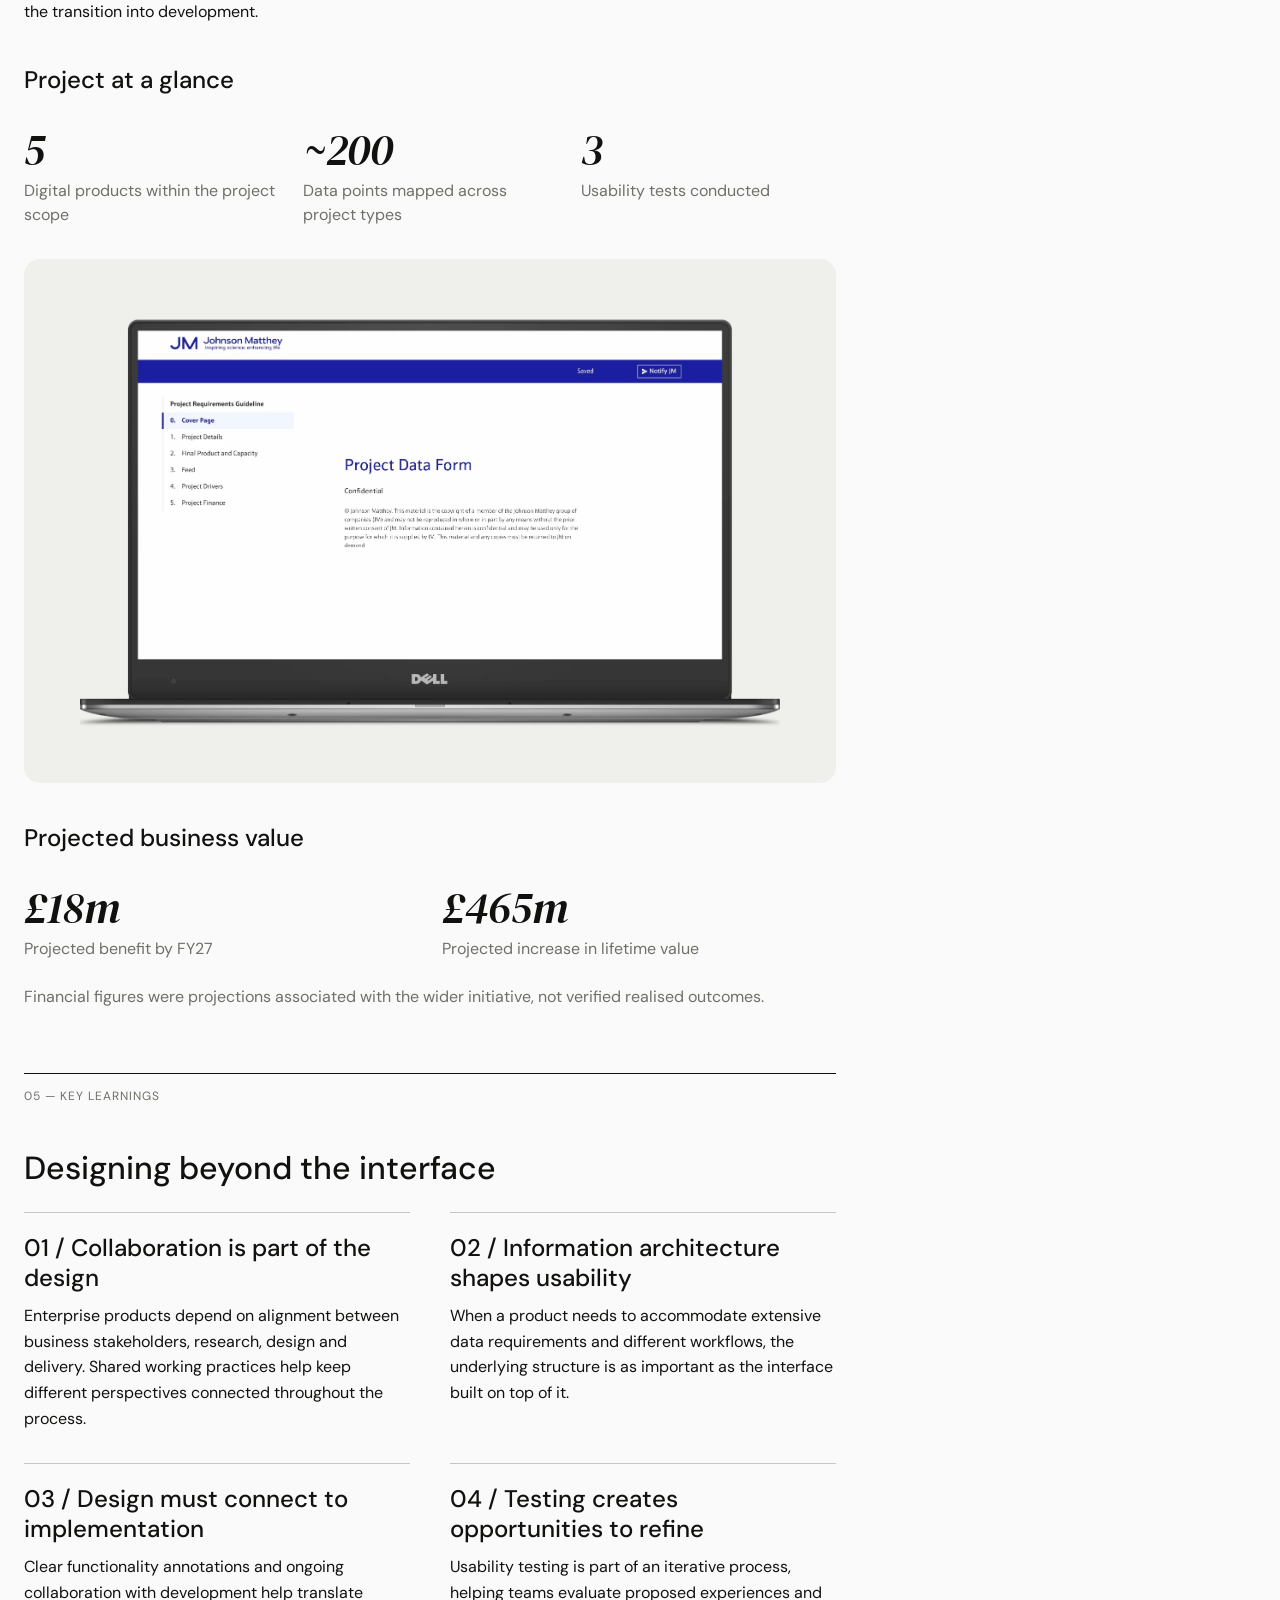
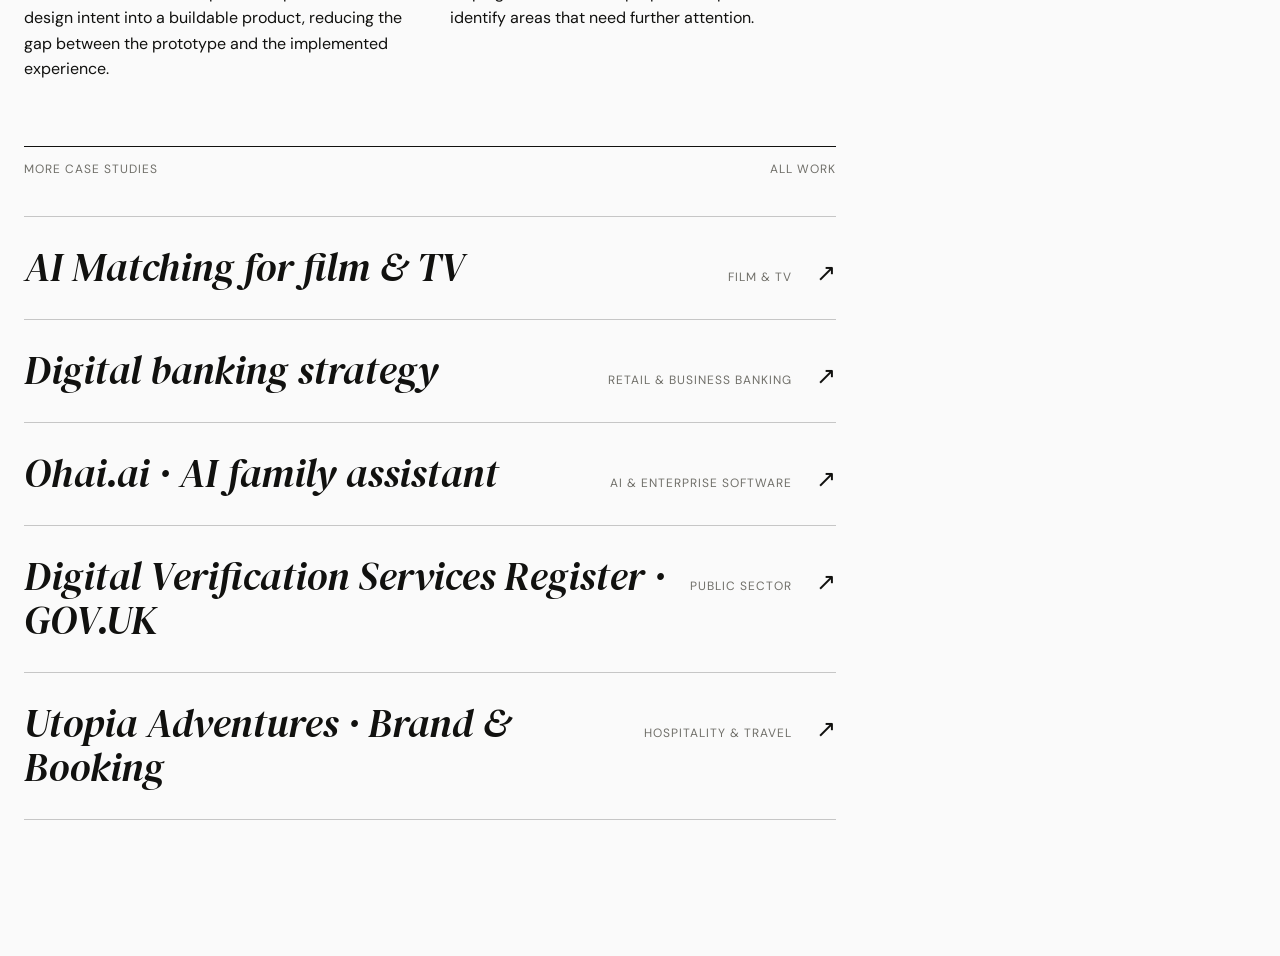
==== commit e71b1292: "Add files via upload" ====
--- a/case-study-data-capture.html
+++ b/case-study-data-capture.html
@@ -39,8 +39,9 @@
 .mhead-logo{font-style:italic;font-size:24px;line-height:36px}
 
 /* Back button: understated pill, reusing the site's pill token, with an intentional hover shift */
-.back-pill{display:inline-flex;align-items:center;padding:8px 18px;border-radius:999px;background:var(--pill);color:var(--ink);font-size:12px;letter-spacing:.02em;transition:background .25s ease,color .25s ease,transform .25s cubic-bezier(.2,.7,.2,1),box-shadow .25s ease}
-.back-pill:hover{background:var(--pill-dark);color:var(--pill);transform:translateX(-3px)}
+.back-pill{display:inline-flex;align-items:center;padding:16px 36px;border:1px solid var(--ink);border-radius:999px;background:transparent;color:var(--ink);font-size:16px;line-height:24px;letter-spacing:.02em;transition:background .25s ease,color .25s ease,transform .25s cubic-bezier(.2,.7,.2,1)}
+.back-pill:hover,.back-pill:focus-visible{background:var(--ink);color:var(--bg);transform:translateX(-3px)}
+.back-pill:focus-visible{outline:2px solid var(--ink);outline-offset:4px}
 .back-pill:active{transform:translateX(-1px) scale(.97)}
 
 /* Shared case-study header: title and intro on the first row, project details on a second row beneath them */
@@ -129,6 +130,29 @@
 .dc-glance,.dc-stats,.dc-stats.two,.dc-learn{grid-template-columns:1fr;gap:16px}
 .dc-learn{gap:24px}
 }
+
+/* More case studies */
+.cs-next{padding-bottom:40px}
+.cs-next-list{list-style:none;margin:0;padding:24px 0 0}
+.cs-next-item{display:grid;grid-template-columns:minmax(0,1fr) auto;align-items:baseline;column-gap:24px;padding:28px 0;border-top:1px solid var(--line);color:var(--ink);transition:opacity .35s ease}
+.cs-next-list li:last-child .cs-next-item{border-bottom:1px solid var(--line)}
+.cs-next-item:hover,.cs-next-item:focus-visible{color:var(--ink)}
+.cs-next-title{display:inline;justify-self:start;font-size:40px;line-height:1.1;padding-bottom:2px;background:linear-gradient(currentColor,currentColor) no-repeat 0 100% / 0 1px;transition:transform .45s cubic-bezier(.2,.7,.2,1),background-size .45s cubic-bezier(.2,.7,.2,1)}
+.cs-next-meta{display:flex;align-items:baseline;gap:24px}
+.cs-next-meta .eyebrow{white-space:nowrap}
+.cs-next-arrow{display:inline-block;font-family:'DM Sans',system-ui,sans-serif;font-size:24px;line-height:24px;transition:transform .45s cubic-bezier(.2,.7,.2,1)}
+.cs-next-list:hover .cs-next-item:not(:hover),.cs-next-list:focus-within .cs-next-item:not(:focus-visible):not(:hover){opacity:.35}
+.cs-next-item:hover .cs-next-title,.cs-next-item:focus-visible .cs-next-title{transform:translateX(14px);background-size:100% 1px}
+.cs-next-item:hover .cs-next-arrow,.cs-next-item:focus-visible .cs-next-arrow{transform:translate(4px,-4px)}
+.cs-next-item:focus-visible,.cs-next .sec-head a:focus-visible{outline:2px solid var(--ink);outline-offset:4px}
+@media (max-width:767px){
+.cs-next-item{grid-template-columns:minmax(0,1fr) 24px;column-gap:12px;row-gap:8px;padding:22px 0;align-items:start}
+.cs-next-title{font-size:28px;grid-column:1}
+.cs-next-meta{display:contents}
+.cs-next-meta .eyebrow{grid-column:1;grid-row:2;white-space:normal}
+.cs-next-arrow{grid-column:2;grid-row:1;justify-self:end}
+}
+@media (prefers-reduced-motion:reduce){.cs-next-title,.cs-next-arrow{transition:none}.cs-next-item:hover .cs-next-title,.cs-next-item:focus-visible .cs-next-title,.cs-next-item:hover .cs-next-arrow,.cs-next-item:focus-visible .cs-next-arrow{transform:none}}
 </style>
 </head>
 <body>
@@ -151,17 +175,20 @@
         </div>
         <dl class="cs-meta">
           <div style="display: flex; flex-direction: column; gap: 6px;">
-            <dt class="eyebrow" style="margin:0">My role</dt>
+            <dt class="eyebrow" style="margin:0">Client</dt>
+            <dd style="margin: 0; font-size: 16px;">Confidential</dd>
+          </div><div style="display: flex; flex-direction: column; gap: 6px;">
+            <dt class="eyebrow" style="margin:0">ROLE</dt>
             <dd style="margin: 0; font-size: 16px;">Lead Product Designer</dd>
           </div>
           <div style="display: flex; flex-direction: column; gap: 6px;">
-            <dt class="eyebrow" style="margin:0">Scope</dt>
-            <dd style="margin: 0; font-size: 16px; line-height: 1.5;">Design strategy, stakeholder engagement, journey mapping, information architecture, prototyping, usability testing and design delivery.</dd>
-          </div>
-          <div style="display: flex; flex-direction: column; gap: 6px;">
-            <dt class="eyebrow" style="margin:0">Timeline</dt>
-            <dd style="margin: 0; font-size: 16px;">April 2022 – August 2023</dd>
-          </div>
+            <dt class="eyebrow" style="margin:0">Industry</dt>
+            <dd style="margin: 0; font-size: 16px;">Energy</dd>
+          </div><div style="display: flex; flex-direction: column; gap: 6px;">
+            <dt class="eyebrow" style="margin:0">DISCIPLINES</dt>
+            <dd style="margin: 0; font-size: 16px; line-height: 1.5;">Design strategy ·&nbsp;Stakeholder engagement ·&nbsp;Journey mapping · Information architecture ·&nbsp;Prototyping · Usability testing ·&nbsp;Design delivery ·&nbsp;Design system</dd>
+          </div>
+          
         </dl>
       </header>
 
@@ -291,6 +318,17 @@
             </div>
           </div>
         </div>
+      </section>
+
+      <section class="cs-section sec cs-next" aria-labelledby="cs-next-label">
+        <div class="sec-head"><span class="cs-label eyebrow" id="cs-next-label">More case studies</span><a class="eyebrow" href="index.html#work">All work</a></div>
+        <nav aria-label="More case studies"><ul class="cs-next-list">
+          <li><a class="cs-next-item" href="case-study-film-tv.html"><span class="cs-next-title serif">AI Matching for film &amp; TV</span><span class="cs-next-meta"><span class="eyebrow">Film &amp; TV</span><span class="cs-next-arrow" aria-hidden="true">↗</span></span></a></li>
+          <li><a class="cs-next-item" href="case-study-digital-banking.html"><span class="cs-next-title serif">Digital banking strategy</span><span class="cs-next-meta"><span class="eyebrow">Retail &amp; Business Banking</span><span class="cs-next-arrow" aria-hidden="true">↗</span></span></a></li>
+          <li><a class="cs-next-item" href="case-study-ohai.html"><span class="cs-next-title serif">Ohai.ai · AI family assistant</span><span class="cs-next-meta"><span class="eyebrow">AI &amp; Enterprise Software</span><span class="cs-next-arrow" aria-hidden="true">↗</span></span></a></li>
+          <li><a class="cs-next-item" href="case-study-dsit.html"><span class="cs-next-title serif">Digital Verification Services Register · GOV.UK</span><span class="cs-next-meta"><span class="eyebrow">Public Sector</span><span class="cs-next-arrow" aria-hidden="true">↗</span></span></a></li>
+          <li><a class="cs-next-item" href="case-study-utopia.html"><span class="cs-next-title serif">Utopia Adventures · Brand &amp; Booking</span><span class="cs-next-meta"><span class="eyebrow">Hospitality &amp; Travel</span><span class="cs-next-arrow" aria-hidden="true">↗</span></span></a></li>
+        </ul></nav>
       </section>
 
     </main>
